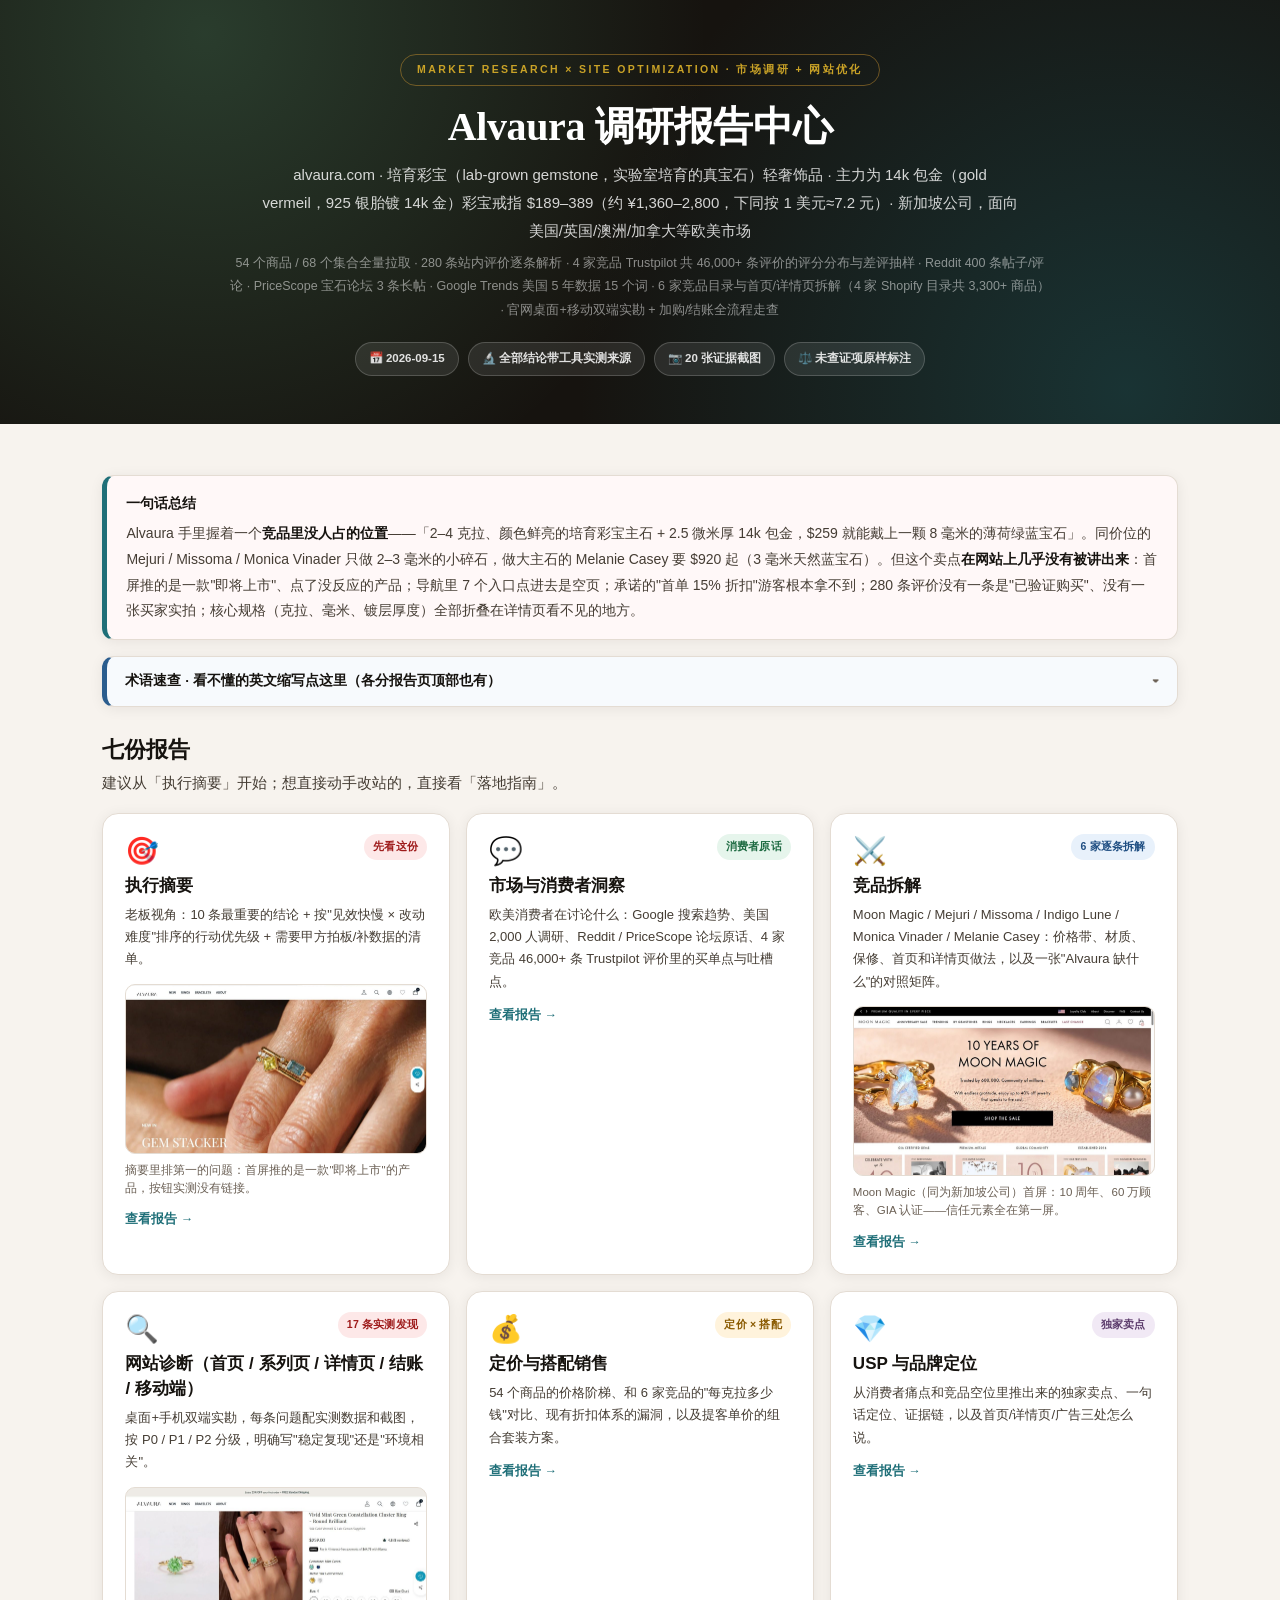
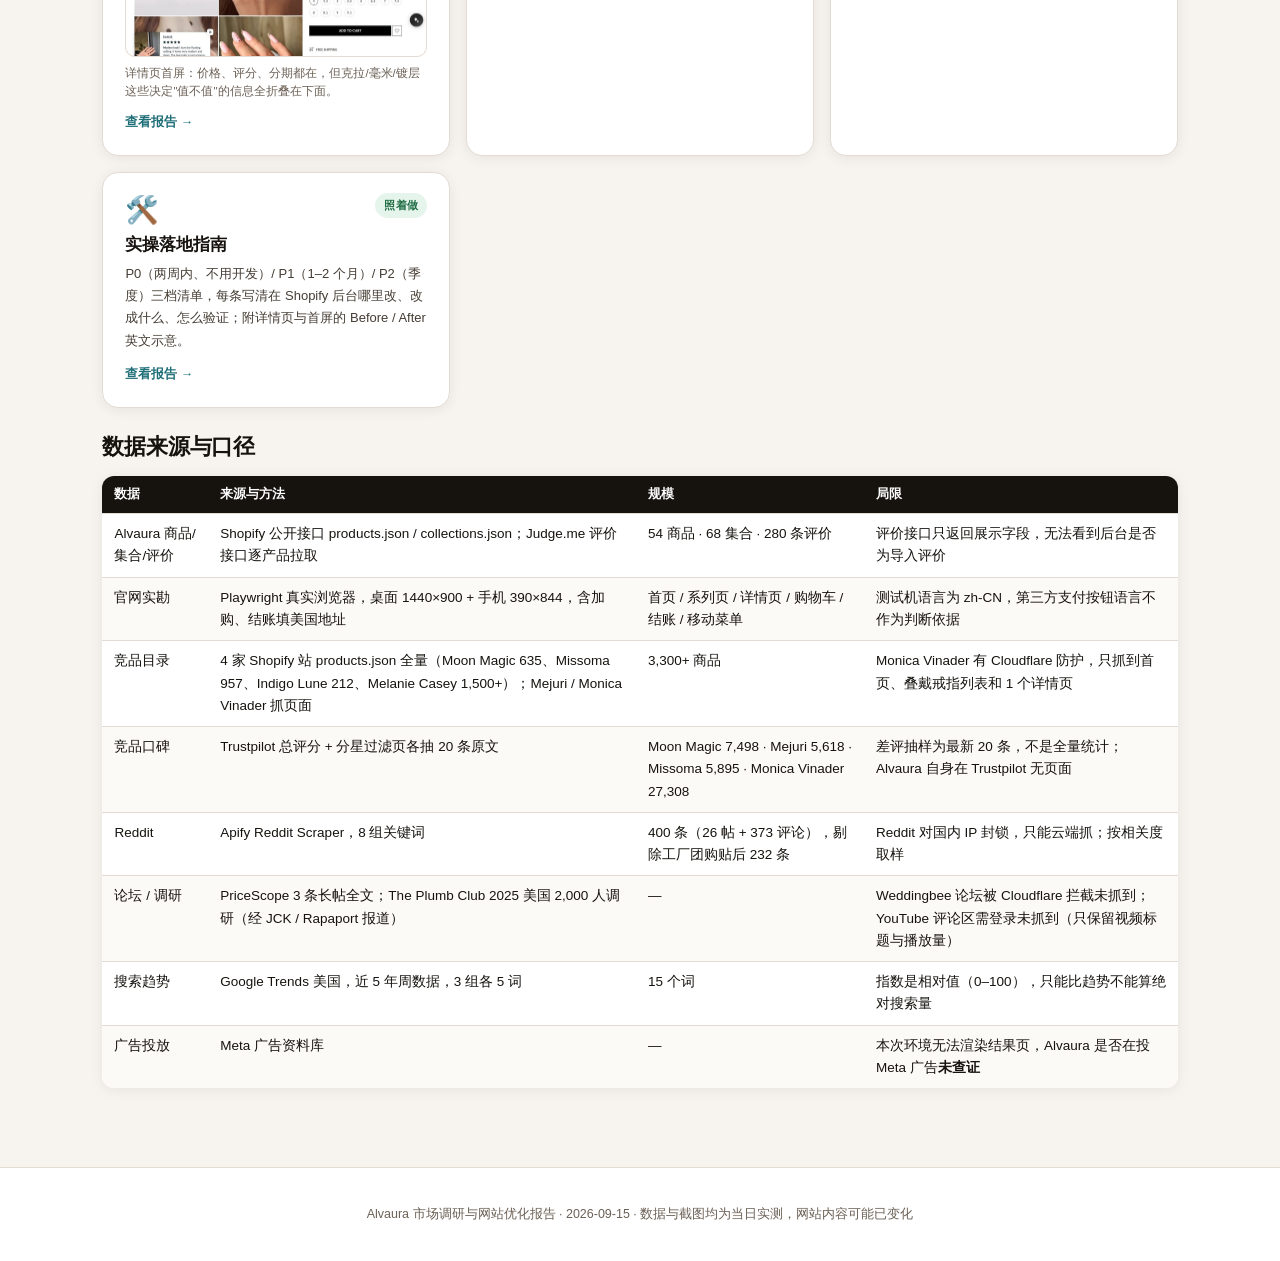
==== index.html @ 52f3c5ad "Alvaura 市场调研与网站优化报告站 v1 8 页：报告中心 / 执行摘要 / 市场洞察 / 竞品拆解 / 网站诊断 / 定价搭配 / USP / 落地指南  Co-Authored-By: Cl" ====
<!DOCTYPE html>
<html lang="zh-CN">
<head>
<meta charset="UTF-8">
<meta name="viewport" content="width=device-width, initial-scale=1.0">
<title>Alvaura 市场调研与网站优化报告中心</title>
<meta name="description" content="Alvaura（alvaura.com）培育彩宝轻奢饰品 · 欧美消费者洞察 / 六家竞品拆解 / 官网双端实勘 / 定价与搭配销售 / USP 提炼 / 实操落地指南 · 全部结论带工具实测证据">
<link rel="stylesheet" href="assets/site.css">
<link rel="stylesheet" href="assets/alvaura.css">
<style>
.tile .thumb{margin:13px 0 0;border:1px solid var(--line);border-radius:10px;overflow:hidden;background:var(--sand2);aspect-ratio:16/9}
.tile .thumb img{width:100%;height:100%;object-fit:cover;object-position:top center;display:block}
.tile .thumbcap{display:block;font-size:11.5px;color:var(--ink3);line-height:1.6;margin-top:7px}
</style>
</head>
<body>

<div class="hero center">
  <div class="hero-in">
    <div class="eyebrow">Market Research × Site Optimization · 市场调研 + 网站优化</div>
    <h1>Alvaura 调研报告中心</h1>
    <p class="sub">alvaura.com · 培育彩宝（lab-grown gemstone，实验室培育的真宝石）轻奢饰品 · 主力为 14k 包金（gold vermeil，925 银胎镀 14k 金）彩宝戒指 $189–389（约 ¥1,360–2,800，下同按 1 美元≈7.2 元）· 新加坡公司，面向美国/英国/澳洲/加拿大等欧美市场</p>
    <p class="fine">54 个商品 / 68 个集合全量拉取 · 280 条站内评价逐条解析 · 4 家竞品 Trustpilot 共 46,000+ 条评价的评分分布与差评抽样 · Reddit 400 条帖子/评论 · PriceScope 宝石论坛 3 条长帖 · Google Trends 美国 5 年数据 15 个词 · 6 家竞品目录与首页/详情页拆解（4 家 Shopify 目录共 3,300+ 商品）· 官网桌面+移动双端实勘 + 加购/结账全流程走查</p>
    <div class="meta">
      <span>📅 2026-09-15</span>
      <span>🔬 全部结论带工具实测来源</span>
      <span>📷 20 张证据截图</span>
      <span>⚖️ 未查证项原样标注</span>
    </div>
  </div>
</div>

<div class="wrap">

  <div class="callout danger">
    <span class="ttl">一句话总结</span>
    Alvaura 手里握着一个<b>竞品里没人占的位置</b>——「2–4 克拉、颜色鲜亮的培育彩宝主石 + 2.5 微米厚 14k 包金，$259 就能戴上一颗 8 毫米的薄荷绿蓝宝石」。同价位的 Mejuri / Missoma / Monica Vinader 只做 2–3 毫米的小碎石，做大主石的 Melanie Casey 要 $920 起（3 毫米天然蓝宝石）。但这个卖点<b>在网站上几乎没有被讲出来</b>：首屏推的是一款"即将上市"、点了没反应的产品；导航里 7 个入口点进去是空页；承诺的"首单 15% 折扣"游客根本拿不到；280 条评价没有一条是"已验证购买"、没有一张买家实拍；核心规格（克拉、毫米、镀层厚度）全部折叠在详情页看不见的地方。
  </div>

  <details class="termbox">
    <summary>术语速查 · 看不懂的英文缩写点这里（各分报告页顶部也有）</summary>
    <div class="tb-in"><dl>
      <dt>lab-grown / lab-created</dt><dd>实验室培育宝石。化学成分、硬度和天然宝石完全相同，只是在实验室里"长"出来的，不是玻璃或仿品。</dd>
      <dt>sapphire / spinel</dt><dd>蓝宝石 / 尖晶石。蓝宝石有各种颜色（薄荷绿、粉、蓝都是蓝宝石），尖晶石是另一种硬度略低的彩色宝石。</dd>
      <dt>moissanite</dt><dd>莫桑石，一种比钻石更闪的人造宝石，常用来做钻石平替。Alvaura 的叠戴戒指都是莫桑石。</dd>
      <dt>gold vermeil</dt><dd>包金：925 纯银胎体外面镀一层真金。行业标准要求镀层至少 2.5 微米（μm）；普通"镀金"可能只有 0.02 微米。</dd>
      <dt>ct（carat）/ mm</dt><dd>克拉（重量单位，1 克拉=0.2 克）/ 毫米（宝石直径）。8 mm 的圆形蓝宝石大约 2.5 克拉。</dd>
      <dt>demi-fine</dt><dd>"轻奢/半精品"饰品，介于快时尚饰品和真金真钻之间，价格 $50–$500，Mejuri、Missoma、Monica Vinader 都属于这一档。</dd>
      <dt>PDP / Hero / CTA</dt><dd>商品详情页 / 网页首屏大图 / 行动按钮（如"立即购买"）。</dd>
      <dt>AOV / CVR</dt><dd>客单价 / 转化率（100 个访客里几个下单）。</dd>
      <dt>UGC</dt><dd>用户自己拍的真实图片视频，不是品牌精修图。</dd>
      <dt>Trustpilot / Judge.me</dt><dd>欧美第三方评价平台 / Shopify 站内评价插件（Alvaura 用的就是 Judge.me）。</dd>
      <dt>Klarna / BNPL</dt><dd>先买后付分期（Pay in 4）。</dd>
      <dt>Shop Pay / Google Pay</dt><dd>一键快捷结账方式，欧美消费者常用。</dd>
      <dt>汇率</dt><dd>本报告统一按 1 美元 ≈ 7.2 元人民币换算。</dd>
    </dl></div>
  </details>

  <h2 style="margin:1.8rem 0 .2rem">七份报告</h2>
  <p class="lead">建议从「执行摘要」开始；想直接动手改站的，直接看「落地指南」。</p>

  <div class="cards">

    <a class="tile" href="summary.html">
      <span class="tag t-red">先看这份</span>
      <div class="ico">🎯</div>
      <h3>执行摘要</h3>
      <p>老板视角：10 条最重要的结论 + 按"见效快慢 × 改动难度"排序的行动优先级 + 需要甲方拍板/补数据的清单。</p>
      <div class="thumb"><img loading="lazy" src="assets/shots/evidence_home_hero_desktop.jpg" alt="Alvaura 官网首屏截图：GEM STACKER COMING SOON，按钮无链接"></div>
      <span class="thumbcap">摘要里排第一的问题：首屏推的是一款"即将上市"的产品，按钮实测没有链接。</span>
      <span class="go">查看报告 →</span>
    </a>

    <a class="tile" href="market.html">
      <span class="tag t-green">消费者原话</span>
      <div class="ico">💬</div>
      <h3>市场与消费者洞察</h3>
      <p>欧美消费者在讨论什么：Google 搜索趋势、美国 2,000 人调研、Reddit / PriceScope 论坛原话、4 家竞品 46,000+ 条 Trustpilot 评价里的买单点与吐槽点。</p>
      <span class="go">查看报告 →</span>
    </a>

    <a class="tile" href="competitors.html">
      <span class="tag t-blue">6 家逐条拆解</span>
      <div class="ico">⚔️</div>
      <h3>竞品拆解</h3>
      <p>Moon Magic / Mejuri / Missoma / Indigo Lune / Monica Vinader / Melanie Casey：价格带、材质、保修、首页和详情页做法，以及一张"Alvaura 缺什么"的对照矩阵。</p>
      <div class="thumb"><img loading="lazy" src="assets/shots/comp_moonmagic_hero.jpg" alt="Moon Magic 首屏截图"></div>
      <span class="thumbcap">Moon Magic（同为新加坡公司）首屏：10 周年、60 万顾客、GIA 认证——信任元素全在第一屏。</span>
      <span class="go">查看报告 →</span>
    </a>

    <a class="tile" href="site-audit.html">
      <span class="tag t-red">17 条实测发现</span>
      <div class="ico">🔍</div>
      <h3>网站诊断（首页 / 系列页 / 详情页 / 结账 / 移动端）</h3>
      <p>桌面+手机双端实勘，每条问题配实测数据和截图，按 P0 / P1 / P2 分级，明确写"稳定复现"还是"环境相关"。</p>
      <div class="thumb"><img loading="lazy" src="assets/shots/pdp_desktop_top.jpg" alt="Alvaura 详情页首屏截图"></div>
      <span class="thumbcap">详情页首屏：价格、评分、分期都在，但克拉/毫米/镀层这些决定"值不值"的信息全折叠在下面。</span>
      <span class="go">查看报告 →</span>
    </a>

    <a class="tile" href="pricing.html">
      <span class="tag t-ember">定价 × 搭配</span>
      <div class="ico">💰</div>
      <h3>定价与搭配销售</h3>
      <p>54 个商品的价格阶梯、和 6 家竞品的"每克拉多少钱"对比、现有折扣体系的漏洞，以及提客单价的组合套装方案。</p>
      <span class="go">查看报告 →</span>
    </a>

    <a class="tile" href="usp.html">
      <span class="tag t-plum">独家卖点</span>
      <div class="ico">💎</div>
      <h3>USP 与品牌定位</h3>
      <p>从消费者痛点和竞品空位里推出来的独家卖点、一句话定位、证据链，以及首页/详情页/广告三处怎么说。</p>
      <span class="go">查看报告 →</span>
    </a>

    <a class="tile" href="action-plan.html">
      <span class="tag t-green">照着做</span>
      <div class="ico">🛠️</div>
      <h3>实操落地指南</h3>
      <p>P0（两周内、不用开发）/ P1（1–2 个月）/ P2（季度）三档清单，每条写清在 Shopify 后台哪里改、改成什么、怎么验证；附详情页与首屏的 Before / After 英文示意。</p>
      <span class="go">查看报告 →</span>
    </a>

  </div>

  <h2>数据来源与口径</h2>
  <table>
    <thead><tr><th>数据</th><th>来源与方法</th><th>规模</th><th>局限</th></tr></thead>
    <tbody>
      <tr><td>Alvaura 商品/集合/评价</td><td>Shopify 公开接口 products.json / collections.json；Judge.me 评价接口逐产品拉取</td><td>54 商品 · 68 集合 · 280 条评价</td><td>评价接口只返回展示字段，无法看到后台是否为导入评价</td></tr>
      <tr><td>官网实勘</td><td>Playwright 真实浏览器，桌面 1440×900 + 手机 390×844，含加购、结账填美国地址</td><td>首页 / 系列页 / 详情页 / 购物车 / 结账 / 移动菜单</td><td>测试机语言为 zh-CN，第三方支付按钮语言不作为判断依据</td></tr>
      <tr><td>竞品目录</td><td>4 家 Shopify 站 products.json 全量（Moon Magic 635、Missoma 957、Indigo Lune 212、Melanie Casey 1,500+）；Mejuri / Monica Vinader 抓页面</td><td>3,300+ 商品</td><td>Monica Vinader 有 Cloudflare 防护，只抓到首页、叠戴戒指列表和 1 个详情页</td></tr>
      <tr><td>竞品口碑</td><td>Trustpilot 总评分 + 分星过滤页各抽 20 条原文</td><td>Moon Magic 7,498 · Mejuri 5,618 · Missoma 5,895 · Monica Vinader 27,308</td><td>差评抽样为最新 20 条，不是全量统计；Alvaura 自身在 Trustpilot 无页面</td></tr>
      <tr><td>Reddit</td><td>Apify Reddit Scraper，8 组关键词</td><td>400 条（26 帖 + 373 评论），剔除工厂团购贴后 232 条</td><td>Reddit 对国内 IP 封锁，只能云端抓；按相关度取样</td></tr>
      <tr><td>论坛 / 调研</td><td>PriceScope 3 条长帖全文；The Plumb Club 2025 美国 2,000 人调研（经 JCK / Rapaport 报道）</td><td>—</td><td>Weddingbee 论坛被 Cloudflare 拦截未抓到；YouTube 评论区需登录未抓到（只保留视频标题与播放量）</td></tr>
      <tr><td>搜索趋势</td><td>Google Trends 美国，近 5 年周数据，3 组各 5 词</td><td>15 个词</td><td>指数是相对值（0–100），只能比趋势不能算绝对搜索量</td></tr>
      <tr><td>广告投放</td><td>Meta 广告资料库</td><td>—</td><td>本次环境无法渲染结果页，Alvaura 是否在投 Meta 广告<b>未查证</b></td></tr>
    </tbody>
  </table>

</div>

<div class="foot">Alvaura 市场调研与网站优化报告 · 2026-09-15 · 数据与截图均为当日实测，网站内容可能已变化</div>
<script src="assets/site.js"></script>
</body>
</html>
---- assets/site.css ----
/* AroundFire 调研报告站 · 设计令牌派生自 aroundfire.co 实测取色
   CTA rgb(188,43,43)=#BC2B2B / hover rgb(172,32,32)=#AC2020 / 标题字体 Poppins */
:root{
  --red:#BC2B2B; --red-dk:#8E1F1F; --red-hv:#AC2020;
  --ember:#E0A030; --ember-dk:#A8720F;
  --green:#2E7D52; --blue:#2B5D8E; --plum:#6B4A7A;
  --ink:#16130F; --ink2:#453D34; --ink3:#6B6055;
  --paper:#FFFFFF; --sand:#F7F3EE; --sand2:#EFE8DF; --line:#E4DCD3;
  --sh:0 2px 14px rgba(22,19,15,.07);
  --shh:0 12px 38px rgba(22,19,15,.16);
  --r:16px;
  --font:'Poppins','Segoe UI',-apple-system,BlinkMacSystemFont,'PingFang SC','Hiragino Sans GB','Microsoft YaHei',sans-serif;
}
*{margin:0;padding:0;box-sizing:border-box}
html{scroll-behavior:smooth;-webkit-text-size-adjust:100%}
body{font-family:var(--font);font-size:15px;line-height:1.85;color:var(--ink);background:var(--sand);-webkit-font-smoothing:antialiased;overflow-x:hidden}
img{max-width:100%;display:block}
a{color:var(--red)}

/* ---------- 顶栏 ---------- */
.topbar{position:sticky;top:0;z-index:50;background:rgba(22,19,15,.96);backdrop-filter:blur(8px);border-bottom:1px solid rgba(255,255,255,.1)}
.topbar-in{max-width:1120px;margin:0 auto;padding:9px 16px;display:flex;align-items:center;gap:14px;flex-wrap:wrap}
.topbar a{color:rgba(255,255,255,.72);text-decoration:none;font-size:12.5px;font-weight:600;white-space:nowrap}
.topbar a:hover{color:#fff}
.topbar a.home{color:var(--ember);font-weight:800;letter-spacing:.04em}
.topbar .sep{color:rgba(255,255,255,.22);font-size:12px}

/* ---------- Hero ---------- */
.hero{background:#16130F;color:#fff;padding:3.4rem 1.4rem 3rem;position:relative;overflow:hidden}
.hero::after{content:"";position:absolute;inset:0;background:
  radial-gradient(circle at 16% 8%,rgba(224,160,48,.24),transparent 44%),
  radial-gradient(circle at 88% 92%,rgba(188,43,43,.28),transparent 46%)}
.hero-in{position:relative;z-index:2;max-width:1000px;margin:0 auto}
.hero.center{text-align:center}
.eyebrow{display:inline-block;font-size:10.5px;font-weight:800;letter-spacing:2.4px;color:var(--ember);border:1.5px solid rgba(224,160,48,.42);padding:5px 16px;border-radius:99px;margin-bottom:1.1rem;text-transform:uppercase}
.hero h1{font-size:clamp(25px,4.6vw,40px);font-weight:800;line-height:1.2;margin-bottom:.6rem;letter-spacing:-.01em}
.hero .sub{color:rgba(255,255,255,.82);font-size:15px;max-width:760px}
.hero.center .sub{margin:0 auto}
.hero .fine{color:rgba(255,255,255,.5);font-size:12.5px;margin-top:.5rem;max-width:820px}
.hero.center .fine{margin-left:auto;margin-right:auto}
.meta{margin-top:1.3rem;display:flex;gap:9px;flex-wrap:wrap}
.hero.center .meta{justify-content:center}
.meta span{font-size:11.5px;font-weight:600;background:rgba(255,255,255,.09);border:1px solid rgba(255,255,255,.18);padding:5px 13px;border-radius:99px;color:rgba(255,255,255,.86)}

/* ---------- 布局 ---------- */
.wrap{max-width:1120px;margin:0 auto;padding:2.2rem 1.4rem 4rem}
.wrap.narrow{max-width:900px}
section{margin-bottom:2.6rem;scroll-margin-top:70px}
h2{font-size:clamp(19px,2.6vw,25px);font-weight:800;line-height:1.35;margin:0 0 .35rem;letter-spacing:-.01em}
h2 .num{color:var(--red);font-weight:800;margin-right:.4rem}
h3{font-size:17px;font-weight:800;margin:1.6rem 0 .5rem;line-height:1.45}
h4{font-size:14.5px;font-weight:800;margin:1.1rem 0 .35rem;color:var(--ink2)}
p{margin:.55rem 0}
.lead{color:var(--ink2);font-size:14.5px;margin-bottom:1rem}
ul,ol{margin:.5rem 0 .8rem 1.15rem}
li{margin:.28rem 0}
strong,b{font-weight:700}
code{font-family:ui-monospace,'SF Mono',Consolas,monospace;font-size:.88em;background:var(--sand2);padding:1px 6px;border-radius:5px;color:var(--ink2);word-break:break-word}
hr{border:0;border-top:1px solid var(--line);margin:2rem 0}
.sec-head{border-bottom:2px solid var(--line);padding-bottom:.55rem;margin-bottom:1.1rem}

/* ---------- 卡片 ---------- */
.card{background:var(--paper);border:1px solid var(--line);border-radius:var(--r);box-shadow:var(--sh);padding:20px 22px;margin:1rem 0}
.card>*:first-child{margin-top:0}
.card>*:last-child{margin-bottom:0}
.card h3{margin-top:0}
.cards{display:grid;grid-template-columns:repeat(auto-fit,minmax(280px,1fr));gap:16px;margin:1rem 0}
.cards.c2{grid-template-columns:repeat(auto-fit,minmax(330px,1fr))}
.cards.c4{grid-template-columns:repeat(auto-fit,minmax(215px,1fr))}
.cards .card{margin:0}

/* 首页入口 tile */
.tile{background:var(--paper);border:1px solid var(--line);border-radius:var(--r);box-shadow:var(--sh);padding:24px 22px 20px;text-decoration:none;color:var(--ink);display:block;transition:box-shadow .2s,transform .2s;position:relative}
.tile:hover{box-shadow:var(--shh);transform:translateY(-3px)}
.tile .ico{font-size:27px;line-height:1;margin-bottom:9px}
.tile h3{font-size:17px;font-weight:800;margin:0 0 5px}
.tile p{font-size:13px;color:var(--ink2);line-height:1.72;margin:0}
.tile .go{display:inline-block;margin-top:11px;font-size:12.5px;font-weight:800;color:var(--red)}
.tile .tag{position:absolute;top:18px;right:18px;font-size:10.5px;font-weight:800;padding:3px 9px;border-radius:99px;letter-spacing:.02em}

/* 标签色 */
.t-red{background:#FBE9E9;color:#9E1F1F}
.t-ember{background:#FDF2DF;color:#8A5D0B}
.t-green{background:#E6F4EC;color:#1F6741}
.t-blue{background:#E7F0F9;color:#22527D}
.t-plum{background:#F1EAF6;color:#5B3D6B}
.t-gray{background:var(--sand2);color:var(--ink3)}

/* ---------- 提示块 ---------- */
.callout{background:var(--paper);border:1px solid var(--line);border-left:5px solid var(--ember);border-radius:12px;padding:15px 19px;margin:1rem 0;box-shadow:var(--sh);font-size:14px;color:var(--ink2)}
.callout b,.callout strong{color:var(--ink)}
.callout>*:first-child{margin-top:0}
.callout>*:last-child{margin-bottom:0}
.callout.danger{border-left-color:var(--red);background:#FFF8F8}
.callout.ok{border-left-color:var(--green);background:#F6FBF8}
.callout.info{border-left-color:var(--blue);background:#F7FAFD}
.callout .ttl{display:block;font-weight:800;color:var(--ink);margin-bottom:.25rem;font-size:14px}

/* 口径声明块 —— 必须原样保留的数据边界 */
.disclaimer{background:#FCFAF7;border:1px dashed #C9BCAA;border-radius:12px;padding:14px 18px;margin:1rem 0;font-size:13px;color:var(--ink2);line-height:1.75}
.disclaimer .ttl{display:block;font-weight:800;color:var(--ink);font-size:12.5px;letter-spacing:.06em;text-transform:uppercase;margin-bottom:.4rem}
.disclaimer ul{margin:.3rem 0 .1rem 1.1rem}

/* ---------- 数据条 ---------- */
.stats{display:grid;grid-template-columns:repeat(auto-fit,minmax(150px,1fr));gap:12px;margin:1.1rem 0}
.stat{background:var(--paper);border:1px solid var(--line);border-radius:13px;padding:15px 16px;box-shadow:var(--sh)}
.stat .k{font-size:clamp(20px,3vw,26px);font-weight:800;line-height:1.15;color:var(--red);letter-spacing:-.01em}
.stat .k.g{color:var(--green)} .stat .k.e{color:var(--ember-dk)} .stat .k.i{color:var(--ink)} .stat .k.b{color:var(--blue)}
.stat .l{font-size:12px;color:var(--ink3);margin-top:4px;line-height:1.5}

/* ---------- 表格（窄屏自动堆叠成卡片，永不横滑） ---------- */
table{width:100%;border-collapse:collapse;font-size:13.5px;margin:.9rem 0;background:var(--paper);border-radius:12px;overflow:hidden;box-shadow:var(--sh)}
thead th{background:var(--ink);color:#fff;font-weight:700;text-align:left;padding:9px 12px;font-size:12.5px;line-height:1.5;vertical-align:bottom}
tbody td{padding:9px 12px;border-top:1px solid var(--line);vertical-align:top;line-height:1.65}
tbody tr:nth-child(even){background:#FCFAF7}
tbody th{padding:9px 12px;border-top:1px solid var(--line);text-align:left;font-weight:700;vertical-align:top}
td.num,th.num{text-align:right;font-variant-numeric:tabular-nums}
.tnote{font-size:12px;color:var(--ink3);margin:-.3rem 0 1rem;line-height:1.7}

@media (max-width:760px){
  table,thead,tbody,tr,td,th{display:block;width:100%}
  table{background:transparent;box-shadow:none;border-radius:0}
  thead{display:none}
  tbody tr{background:var(--paper)!important;border:1px solid var(--line);border-radius:12px;box-shadow:var(--sh);margin-bottom:11px;padding:5px 2px;overflow:hidden}
  tbody td,tbody th{border-top:1px solid var(--line);padding:8px 14px;text-align:left!important;display:flex;gap:12px;align-items:baseline}
  tbody tr>*:first-child{border-top:0;font-weight:700}
  tbody td::before,tbody th::before{content:attr(data-l);flex:0 0 38%;max-width:38%;font-size:11.5px;font-weight:700;color:var(--ink3);line-height:1.55}
  tbody td[data-l=""]::before,tbody th[data-l=""]::before{display:none}
}

/* ---------- 图片 / 证据 ---------- */
figure{margin:1.1rem 0;background:var(--paper);border:1px solid var(--line);border-radius:var(--r);overflow:hidden;box-shadow:var(--sh)}
figure img{width:100%}
figcaption{font-size:12.5px;color:var(--ink3);padding:10px 16px;line-height:1.7;border-top:1px solid var(--line);background:#FCFAF7}
figcaption b{color:var(--ink2)}
/* 超长截图 —— 容器内滚动，绝不撑爆卡片 */
.tall{max-height:520px;overflow-y:auto;overflow-x:hidden;background:var(--sand2)}
.tall.short{max-height:400px}
.tall img{width:100%}
.scrollhint{font-size:11px;font-weight:700;letter-spacing:.06em;color:var(--ink3);background:var(--sand2);padding:5px 16px;border-bottom:1px solid var(--line);text-transform:uppercase}
.figs{display:grid;grid-template-columns:repeat(auto-fit,minmax(270px,1fr));gap:16px;margin:1.1rem 0}
.figs figure{margin:0}
.figs.g3{grid-template-columns:repeat(auto-fit,minmax(215px,1fr))}

/* ---------- 引语 ---------- */
blockquote{border-left:4px solid var(--ember);background:#FFFCF6;padding:11px 17px;margin:.8rem 0;border-radius:0 10px 10px 0;font-size:13.5px;color:var(--ink2);line-height:1.75}
blockquote cite{display:block;font-style:normal;font-size:12px;color:var(--ink3);margin-top:5px}
.quotes{display:grid;grid-template-columns:repeat(auto-fit,minmax(300px,1fr));gap:13px;margin:1rem 0}
.quotes blockquote{margin:0}

/* ---------- Before/After 对比 ---------- */
.ba{background:var(--paper);border:1px solid var(--line);border-radius:var(--r);box-shadow:var(--sh);overflow:hidden;margin:1.2rem 0}
.ba-hd{padding:15px 20px 13px;border-bottom:1px solid var(--line)}
.ba-hd .n{display:inline-block;font-size:11px;font-weight:800;letter-spacing:.1em;color:#fff;background:var(--red);padding:2px 9px;border-radius:5px;margin-bottom:7px}
.ba-hd h3{margin:0;font-size:16.5px}
.ba-stage{position:relative;background:var(--sand2);user-select:none;touch-action:pan-y}
.ba-stage img{width:100%;display:block}
.ba-after{position:absolute;inset:0;overflow:hidden;width:50%;border-right:3px solid var(--ember)}
.ba-after img{width:auto;max-width:none;height:auto;display:block}
.ba-lbl{position:absolute;top:11px;font-size:10.5px;font-weight:800;letter-spacing:.11em;padding:4px 10px;border-radius:99px;color:#fff;z-index:3;pointer-events:none}
.ba-lbl.b{left:12px;background:rgba(22,19,15,.82)}
.ba-lbl.a{right:12px;background:var(--red)}
.ba-range{position:absolute;inset:0;width:100%;height:100%;opacity:0;cursor:ew-resize;z-index:4;margin:0}
.ba-grip{position:absolute;top:50%;transform:translate(-50%,-50%);width:38px;height:38px;border-radius:50%;background:var(--ember);border:3px solid #fff;box-shadow:0 3px 12px rgba(0,0,0,.3);z-index:3;pointer-events:none;display:flex;align-items:center;justify-content:center;color:#16130F;font-size:14px;font-weight:800}
.ba-tools{display:flex;gap:8px;padding:11px 20px;border-top:1px solid var(--line);background:#FCFAF7;flex-wrap:wrap;align-items:center}
.ba-tools button{font-family:inherit;font-size:12px;font-weight:700;border:1px solid var(--line);background:#fff;color:var(--ink2);padding:5px 13px;border-radius:99px;cursor:pointer}
.ba-tools button:hover{border-color:var(--red);color:var(--red)}
.ba-tools .hint{font-size:11.5px;color:var(--ink3)}
.ba-side{display:none;grid-template-columns:1fr 1fr;gap:1px;background:var(--line)}
.ba-side figure{margin:0;border:0;border-radius:0;box-shadow:none}
.ba.sbs .ba-stage{display:none}
.ba.sbs .ba-side{display:grid}
.ba-body{padding:16px 20px 18px}
.ba-body>*:first-child{margin-top:0}
.ba-body>*:last-child{margin-bottom:0}
@media (max-width:640px){.ba-side{grid-template-columns:1fr}}

/* ---------- 广告素材墙 ---------- */
.adwall{display:grid;grid-template-columns:repeat(auto-fill,minmax(212px,1fr));gap:15px;margin:1.1rem 0}
.adcard{background:var(--paper);border:1px solid var(--line);border-radius:13px;overflow:hidden;box-shadow:var(--sh);display:flex;flex-direction:column}
.adcard video,.adcard img{width:100%;aspect-ratio:4/5;object-fit:cover;background:#16130F;display:block}
.adcard .am{padding:9px 12px 11px;font-size:11.5px;color:var(--ink3);line-height:1.6;flex:1;display:flex;flex-direction:column}
.adcard .days{display:inline-block;font-size:10.5px;font-weight:800;color:#fff;background:var(--ink);padding:2px 8px;border-radius:5px;margin-bottom:5px;align-self:flex-start}
.adcard .days.long{background:var(--green)}
.adcard .days.new{background:var(--ember-dk)}
.adcard .tg{color:var(--ink2);font-size:11px;margin-top:3px}
.adcard .cp{margin-top:6px;font-size:11px;color:var(--ink3);max-height:78px;overflow-y:auto;border-top:1px dashed var(--line);padding-top:6px;line-height:1.6}
.adcard .lk{margin-top:7px;font-size:10.5px;font-weight:700}
.brandbar{display:flex;align-items:center;gap:11px;flex-wrap:wrap;background:var(--ink);color:#fff;border-radius:12px;padding:12px 18px;margin:1.8rem 0 .3rem}
.brandbar h3{margin:0;color:#fff;font-size:17px}
.brandbar .b{font-size:11.5px;background:rgba(255,255,255,.14);padding:3px 10px;border-radius:99px;color:rgba(255,255,255,.9);font-weight:600}
.brandbar .b.hi{background:var(--red)}

/* ---------- 杂项 ---------- */
.pill{display:inline-block;font-size:11px;font-weight:800;padding:2px 9px;border-radius:99px;margin-right:5px;white-space:nowrap}
.kv{display:grid;grid-template-columns:auto 1fr;gap:5px 14px;font-size:13.5px;margin:.7rem 0}
.kv dt{font-weight:700;color:var(--ink3)}
.prodgrid{display:grid;grid-template-columns:repeat(auto-fill,minmax(150px,1fr));gap:13px;margin:1rem 0}
.prod{background:var(--paper);border:1px solid var(--line);border-radius:12px;overflow:hidden;box-shadow:var(--sh)}
.prod img{width:100%;aspect-ratio:1/1;object-fit:contain;background:#fff;padding:8px}
.prod .pm{padding:8px 11px 11px;border-top:1px solid var(--line)}
.prod .pn{font-size:12px;font-weight:700;line-height:1.45}
.prod .pp{font-size:12px;color:var(--red);font-weight:800;margin-top:3px}
.prod .pw{font-size:11px;color:var(--ink3);margin-top:1px}
.foot{text-align:center;color:var(--ink3);font-size:12.5px;padding:2.2rem 1.2rem;border-top:1px solid var(--line);background:var(--paper);line-height:1.8}
.foot a{font-weight:700}
.toc{background:var(--paper);border:1px solid var(--line);border-radius:var(--r);padding:16px 20px;margin:0 0 1.8rem;box-shadow:var(--sh)}
.toc .ttl{font-size:11.5px;font-weight:800;letter-spacing:.1em;color:var(--ink3);text-transform:uppercase;margin-bottom:8px}
.toc ol{margin:0;columns:2;column-gap:26px;font-size:13.5px;list-style-position:inside}
.toc li{margin:.18rem 0;break-inside:avoid}
.toc a{color:var(--ink2);text-decoration:none;font-weight:600}
.toc a:hover{color:var(--red)}
@media (max-width:600px){.toc ol{columns:1}}
.pagenav{display:flex;justify-content:space-between;gap:12px;margin-top:2.4rem;flex-wrap:wrap}
.pagenav a{flex:1;min-width:210px;background:var(--paper);border:1px solid var(--line);border-radius:12px;padding:13px 17px;text-decoration:none;box-shadow:var(--sh)}
.pagenav a:hover{border-color:var(--red)}
.pagenav .d{font-size:11px;color:var(--ink3);font-weight:700;letter-spacing:.06em}
.pagenav .t{font-size:14.5px;font-weight:800;color:var(--ink);margin-top:2px}
.pagenav .nx{text-align:right}

/* ---------- 小白友好注释（术语速查 + 行内括注） ---------- */
/* 长术语首次出现用 <abbr title="人话解释">：虚线下划线提示可查，鼠标悬停出解释 */
abbr[title]{text-decoration:underline dotted var(--ember-dk);text-underline-offset:2px;-webkit-text-decoration:underline dotted var(--ember-dk);cursor:help}
/* 行内中文括注（可选包裹，视觉更弱，不喧宾夺主） */
.zhu{color:var(--ink3);font-weight:600;font-size:.94em}
/* 每页顶部可折叠「术语速查」小块 —— 复用 callout/disclaimer 观感，蓝色左条 */
details.termbox{background:#F7FAFD;border:1px solid var(--line);border-left:5px solid var(--blue);border-radius:12px;margin:1rem 0;box-shadow:var(--sh);overflow:hidden}
details.termbox>summary{cursor:pointer;padding:12px 18px;font-weight:800;color:var(--ink);font-size:13.5px;list-style:none;user-select:none}
details.termbox>summary::-webkit-details-marker{display:none}
details.termbox>summary::after{content:" ▾";color:var(--ink3);font-weight:800;float:right}
details.termbox[open]>summary::after{content:" ▴"}
details.termbox .tb-in{padding:0 18px 14px}
details.termbox dl{display:grid;grid-template-columns:auto 1fr;gap:5px 14px;margin:.2rem 0;font-size:13px}
details.termbox dt{font-weight:800;color:var(--blue);line-height:1.6}
details.termbox dd{margin:0;color:var(--ink2);line-height:1.65}
@media (max-width:560px){details.termbox dl{grid-template-columns:1fr;gap:1px 0}details.termbox dd{margin:0 0 .55rem}}
---- assets/alvaura.css ----
/* Alvaura 报告站 · 令牌覆盖：主色派生自 alvaura.com 实测（黑色 CTA、Playfair 标题、薄荷/湖蓝宝石色） */
:root{
  --red:#1F6F78; --red-dk:#154C52; --red-hv:#18595F;
  --ember:#C9A227; --ember-dk:#8F7014;
  --green:#2E7D52; --blue:#2B5D8E; --plum:#6B4A7A;
  --mint:#6FCF97; --lagoon:#1F6F78;
}
.hero::after{background:radial-gradient(circle at 16% 8%,rgba(111,207,151,.22),transparent 44%),radial-gradient(circle at 88% 92%,rgba(31,111,120,.35),transparent 46%)}
.hero h1{font-family:'Playfair Display',Georgia,'Songti SC',serif;font-weight:700}
h2{font-size:22px;font-weight:800;margin:1.6rem 0 .5rem;line-height:1.3}
h3{font-size:16.5px;font-weight:800;margin:1rem 0 .35rem}
p{margin:.35rem 0 .7rem}
ul,ol{margin:.3rem 0 .8rem 1.2rem}
li{margin:.2rem 0}
.sev{display:inline-block;font-size:11px;font-weight:800;padding:2px 9px;border-radius:99px;letter-spacing:.03em;margin-right:6px;vertical-align:middle}
.sev.p0{background:#FDE8E8;color:#9E1B1B;border:1px solid #F3B9B9}
.sev.p1{background:#FFF3DC;color:#8A5A00;border:1px solid #F1D48F}
.sev.p2{background:#E8F1FB;color:#1F4E82;border:1px solid #B9D3F0}
.sev.ok{background:#E6F5EC;color:#1E6B42;border:1px solid #A9DDBD}
.finding{background:var(--paper);border:1px solid var(--line);border-radius:14px;padding:18px 20px;margin:14px 0;box-shadow:var(--sh)}
.finding h3{margin:.2rem 0 .5rem;font-size:17px}
.finding .ev{background:#F6F8F9;border-left:4px solid var(--blue);border-radius:8px;padding:9px 13px;font-size:13px;color:var(--ink2);margin:.5rem 0}
.finding .ev b{color:var(--ink)}
.finding .fix{background:#F3FAF6;border-left:4px solid var(--green);border-radius:8px;padding:9px 13px;font-size:13px;color:var(--ink2);margin:.5rem 0}
.finding .impact{font-size:13px;color:var(--ink2);margin:.4rem 0}
.shot{border:1px solid var(--line);border-radius:12px;overflow:hidden;background:var(--sand2);margin:.6rem 0}
.shot img{width:100%;display:block}
.shot.tall{max-height:520px;overflow-y:auto}
.shot.tall.short{max-height:360px}
.shotcap{font-size:12px;color:var(--ink3);line-height:1.6;margin:4px 0 10px}
.phone{width:min(300px,100%);margin:.6rem auto;border:9px solid #1a1a1a;border-radius:30px;overflow:hidden;background:#000;box-shadow:var(--shh)}
.phone img{display:block;width:100%}
.phone.scroll{max-height:560px;overflow-y:auto}
.two{display:grid;grid-template-columns:1fr 1fr;gap:16px;align-items:start}
.three{display:grid;grid-template-columns:repeat(3,1fr);gap:14px;align-items:start}
@media(max-width:760px){.two,.three{grid-template-columns:1fr}}
.stats{display:grid;grid-template-columns:repeat(auto-fit,minmax(150px,1fr));gap:12px;margin:1rem 0}
.stat{background:var(--paper);border:1px solid var(--line);border-radius:12px;padding:14px 14px 12px;box-shadow:var(--sh)}
.stat .n{font-size:26px;font-weight:800;color:var(--red);line-height:1.1}
.stat .l{font-size:12px;color:var(--ink3);margin-top:4px;line-height:1.5}
.quote{background:#FAFAF7;border-left:4px solid var(--ember);border-radius:8px;padding:10px 14px;margin:.5rem 0;font-size:13.5px;color:var(--ink2);font-style:italic}
.quote .src{display:block;font-style:normal;font-size:11.5px;color:var(--ink3);margin-top:3px}
.quote.neg{border-left-color:#C0392B}
.quote.pos{border-left-color:var(--green)}
.matrix{overflow-x:auto}
.matrix table{min-width:760px;font-size:12.5px}
.matrix th{position:sticky;top:0}
.matrix td.no{background:#FFF1F1;color:#9E1B1B;font-weight:700}
.matrix td.yes{background:#F0FAF4;color:#1E6B42;font-weight:700}
.matrix td.part{background:#FFF8E6;color:#8A5A00;font-weight:700}
.tag{display:inline-block;font-size:11px;font-weight:800;padding:3px 9px;border-radius:99px;margin:2px 4px 2px 0}
.t-green{background:#E6F5EC;color:#1E6B42}.t-red{background:#FDE8E8;color:#9E1B1B}.t-blue{background:#E8F1FB;color:#1F4E82}.t-ember{background:#FFF3DC;color:#8A5A00}.t-gray{background:#EEECE8;color:#5A5148}.t-plum{background:#F1E9F5;color:#5B3B6B}
.zhu{color:var(--ink3);font-size:.92em}
/* 英文 UI 模拟（Before/After） */
.mock{font-family:'Poppins','Segoe UI',sans-serif;background:#fff;border:1px solid var(--line);border-radius:12px;overflow:hidden;box-shadow:var(--sh);color:#111}
.mock .mk-lbl{font-size:11px;font-weight:800;letter-spacing:.08em;text-transform:uppercase;padding:6px 12px;color:#fff}
.mock.before .mk-lbl{background:#8E1F1F}.mock.after .mk-lbl{background:#1E6B42}
.mock .mk-body{padding:16px 18px}
.mock h4{font-family:'Playfair Display',Georgia,serif;font-weight:600;font-size:19px;margin:0 0 4px;color:#111}
.mock .sub{font-size:12px;color:#666;margin:0 0 8px}
.mock .price{font-size:18px;font-weight:700;margin:6px 0}
.mock .stars{color:#1F6F78;font-size:12px;margin:2px 0 8px}
.mock .spec{display:flex;flex-wrap:wrap;gap:6px;margin:8px 0}
.mock .spec span{font-size:11.5px;border:1px solid #ddd;border-radius:99px;padding:3px 9px;background:#fafafa}
.mock .btn{display:block;background:#111;color:#fff;text-align:center;font-weight:700;font-size:13px;padding:11px;border-radius:4px;margin:10px 0 6px;letter-spacing:.05em}
.mock .btn.ghost{background:#fff;color:#111;border:1px solid #111}
.mock .ship{font-size:12px;color:#1E6B42;font-weight:700;margin:4px 0}
.mock .note{font-size:11.5px;color:#777;margin:4px 0}
.mock .hero-mock{position:relative;height:250px;background:linear-gradient(135deg,#D9EFE3,#9FD9BE 50%,#1F6F78);display:flex;align-items:flex-end;padding:18px;color:#fff}
.mock .hero-mock .hm-in h4{color:#fff;font-size:24px}
.mock .hero-mock .hm-in p{color:#fff;font-size:12.5px;margin:2px 0 8px;opacity:.95}
.mock .hero-mock .hm-in .btn{display:inline-block;background:#fff;color:#111;padding:8px 16px;margin:0}
.mock .row{display:flex;gap:10px;align-items:center;font-size:12px;padding:8px 0;border-top:1px dashed #e5e5e5}
.mock .row .sw{width:44px;height:44px;border-radius:8px;background:#eee;flex:none}
.mock .bundle{border:1px solid #1F6F78;border-radius:10px;padding:10px 12px;margin:8px 0;background:#F3FAF9}
.mock .bundle b{color:#1F6F78}
.mock .bad{color:#9E1B1B;font-size:12px;font-weight:700}
.mock .kill{text-decoration:line-through;color:#999}
.step{display:flex;gap:12px;margin:.6rem 0;align-items:flex-start}
.step .no{flex:none;width:28px;height:28px;border-radius:50%;background:var(--red);color:#fff;font-weight:800;font-size:13px;display:flex;align-items:center;justify-content:center}
.step .bd{flex:1;font-size:13.5px;color:var(--ink2)}
.step .bd b{color:var(--ink)}
.kanban{display:grid;grid-template-columns:repeat(auto-fit,minmax(260px,1fr));gap:14px;margin:1rem 0}
.kanban .col{background:var(--paper);border:1px solid var(--line);border-radius:14px;padding:14px;box-shadow:var(--sh)}
.kanban .col h3{margin:0 0 8px;font-size:15px}
.kanban .it{font-size:13px;color:var(--ink2);padding:7px 0;border-top:1px dashed var(--line)}
.kanban .it b{color:var(--ink)}
.bar{height:10px;background:var(--sand2);border-radius:99px;overflow:hidden;margin:3px 0 8px}
.bar i{display:block;height:100%;background:var(--red);border-radius:99px}
.src{font-size:11.5px;color:var(--ink3)}
.pagenav{display:flex;justify-content:space-between;gap:12px;margin:2rem 0 1rem;flex-wrap:wrap}
.pagenav a{font-size:13px;font-weight:700;text-decoration:none;background:var(--paper);border:1px solid var(--line);border-radius:10px;padding:9px 14px;color:var(--red)}
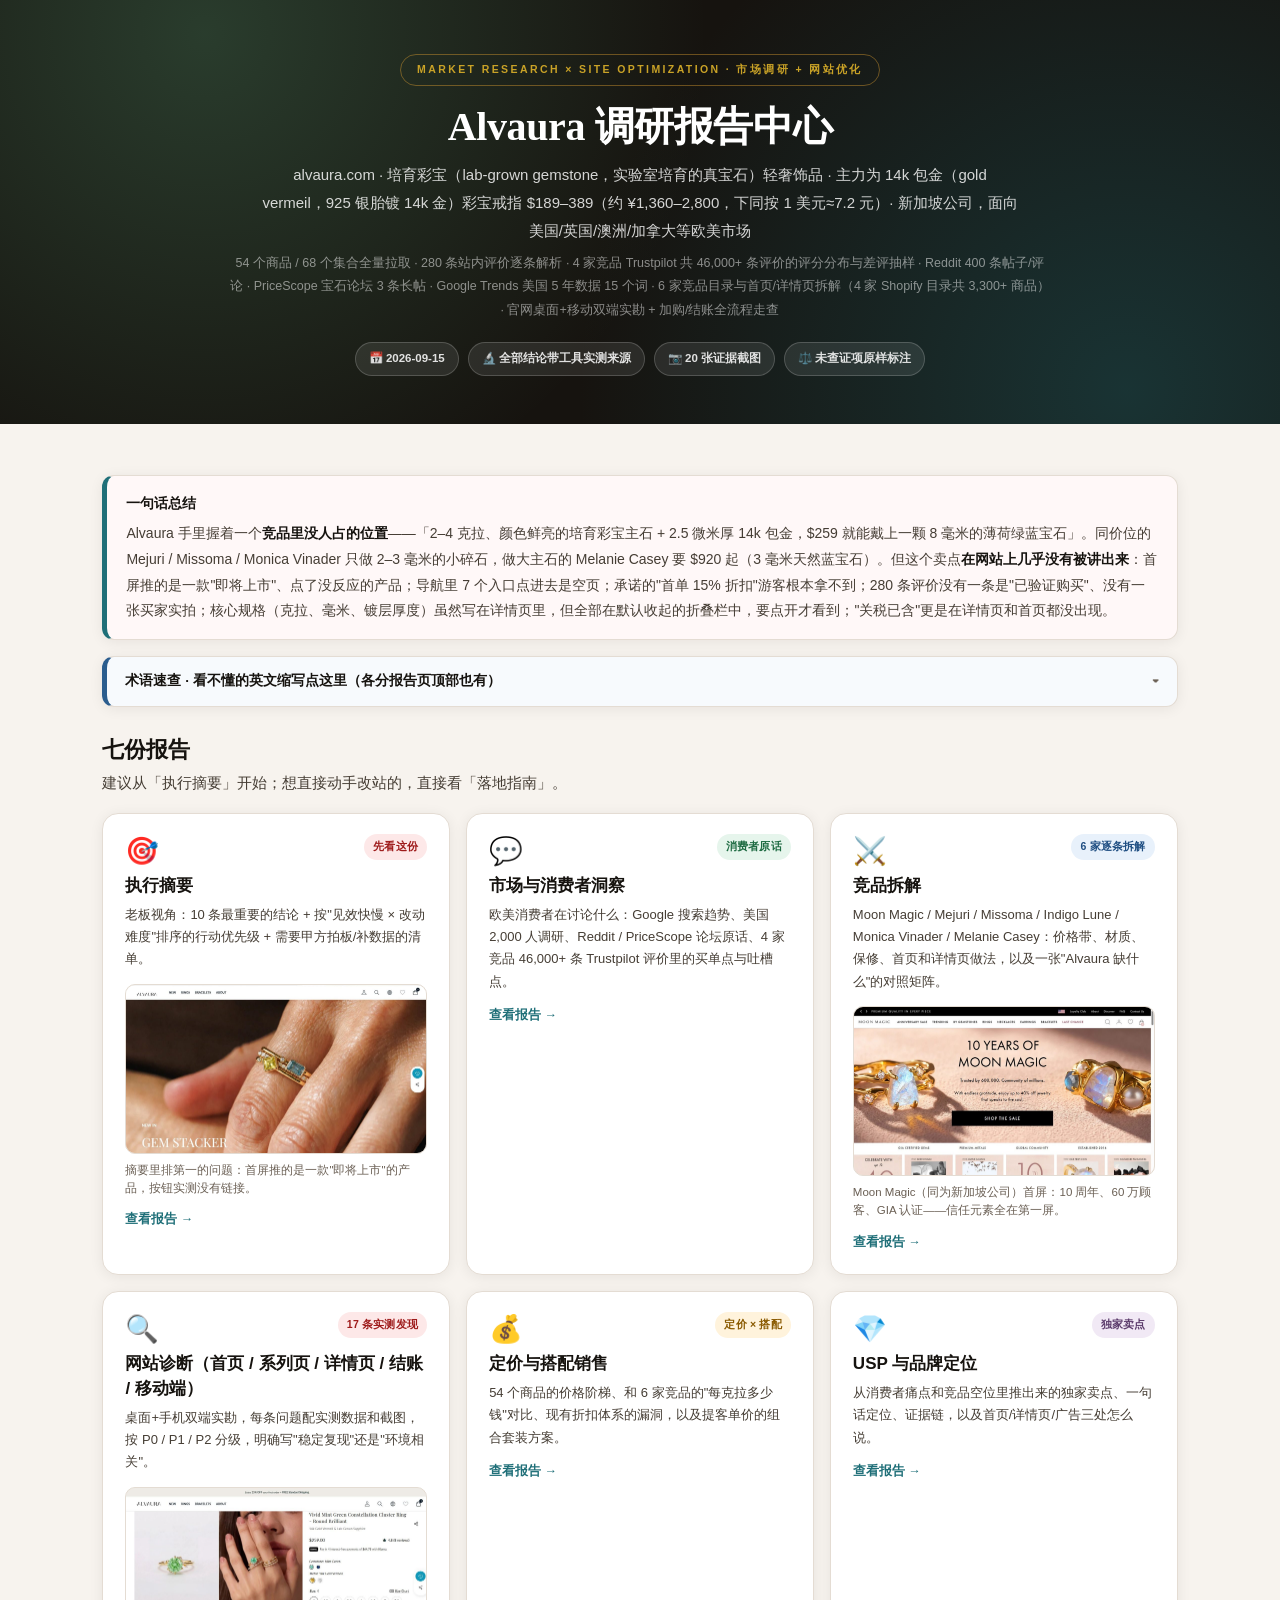
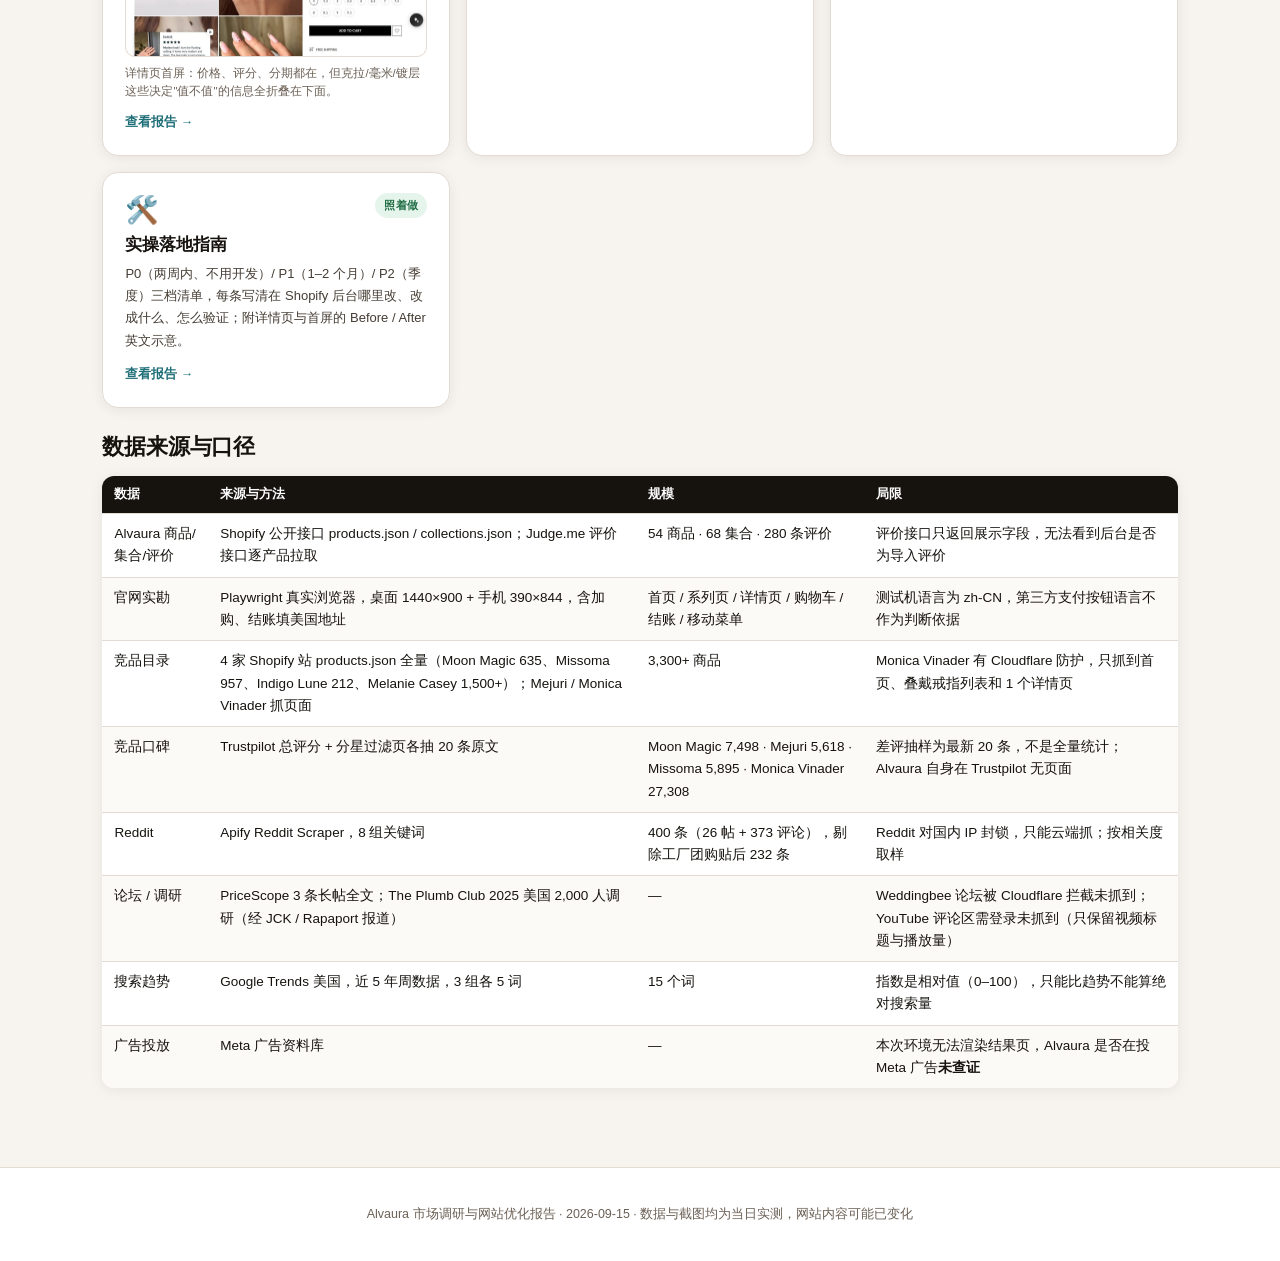
==== commit f0a92ae3: "修正：详情页折叠栏内已有 2.5 微米/防褪色/保修说明，口径改为默认折叠；关税已含仅结账页 Co-Authored-By: Claude Fable 5.1 <noreply@anthropic.c" ====
--- a/index.html
+++ b/index.html
@@ -34,7 +34,7 @@
 
   <div class="callout danger">
     <span class="ttl">一句话总结</span>
-    Alvaura 手里握着一个<b>竞品里没人占的位置</b>——「2–4 克拉、颜色鲜亮的培育彩宝主石 + 2.5 微米厚 14k 包金，$259 就能戴上一颗 8 毫米的薄荷绿蓝宝石」。同价位的 Mejuri / Missoma / Monica Vinader 只做 2–3 毫米的小碎石，做大主石的 Melanie Casey 要 $920 起（3 毫米天然蓝宝石）。但这个卖点<b>在网站上几乎没有被讲出来</b>：首屏推的是一款"即将上市"、点了没反应的产品；导航里 7 个入口点进去是空页；承诺的"首单 15% 折扣"游客根本拿不到；280 条评价没有一条是"已验证购买"、没有一张买家实拍；核心规格（克拉、毫米、镀层厚度）全部折叠在详情页看不见的地方。
+    Alvaura 手里握着一个<b>竞品里没人占的位置</b>——「2–4 克拉、颜色鲜亮的培育彩宝主石 + 2.5 微米厚 14k 包金，$259 就能戴上一颗 8 毫米的薄荷绿蓝宝石」。同价位的 Mejuri / Missoma / Monica Vinader 只做 2–3 毫米的小碎石，做大主石的 Melanie Casey 要 $920 起（3 毫米天然蓝宝石）。但这个卖点<b>在网站上几乎没有被讲出来</b>：首屏推的是一款"即将上市"、点了没反应的产品；导航里 7 个入口点进去是空页；承诺的"首单 15% 折扣"游客根本拿不到；280 条评价没有一条是"已验证购买"、没有一张买家实拍；核心规格（克拉、毫米、镀层厚度）虽然写在详情页里，但全部在默认收起的折叠栏中，要点开才看到；"关税已含"更是在详情页和首页都没出现。
   </div>
 
   <details class="termbox">
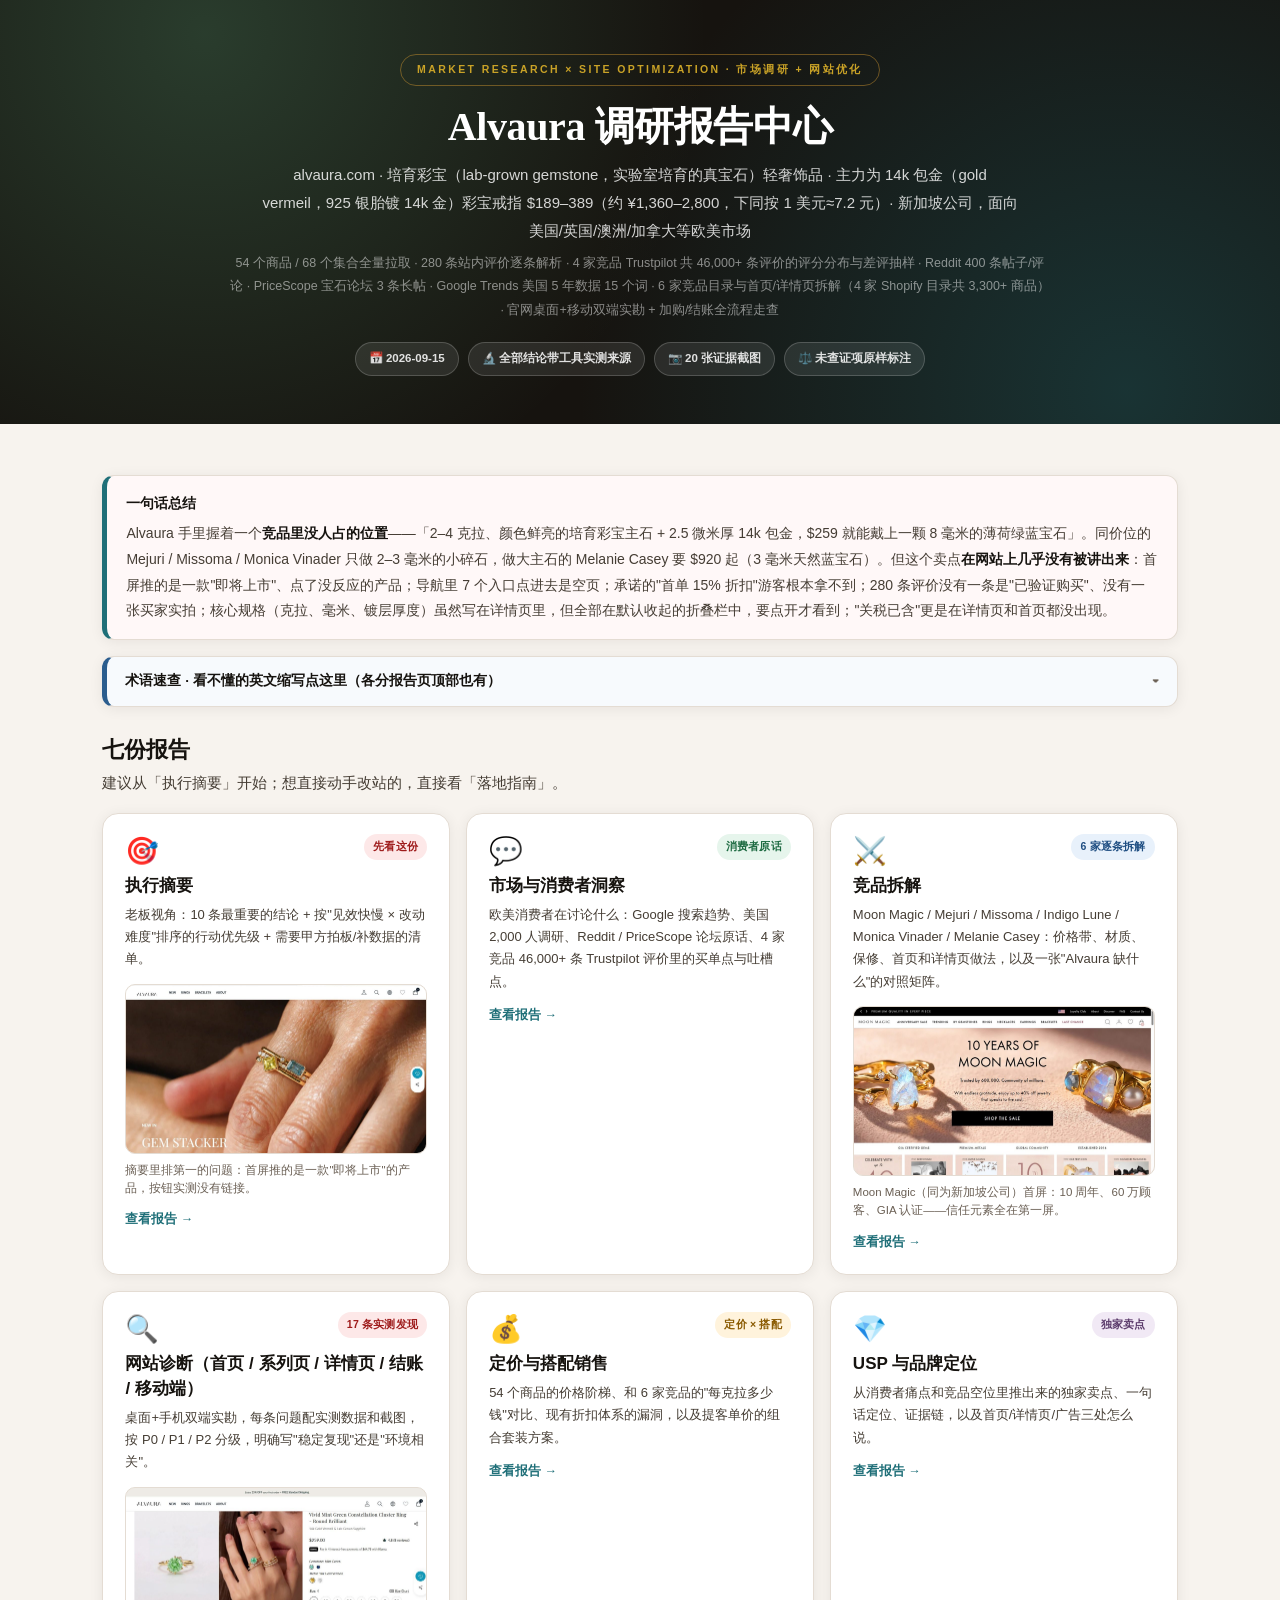
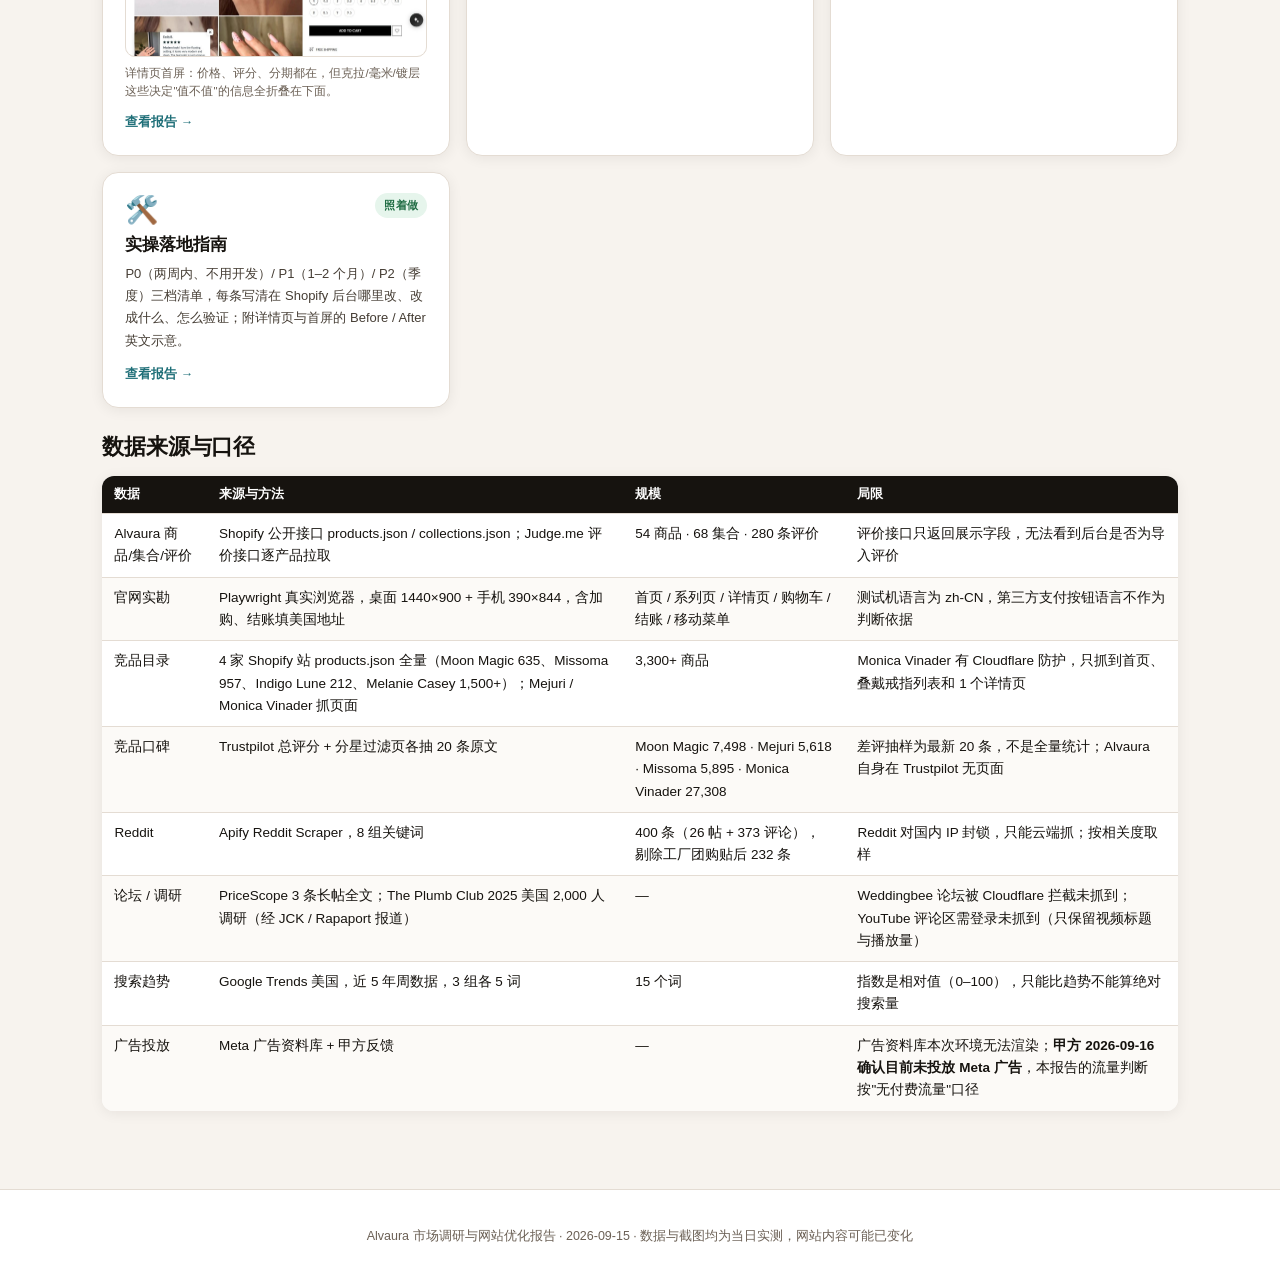
==== commit f8b5aae6: "甲方确认目前未投 Meta 广告：摘要第 5 条与数据来源表更新 Co-Authored-By: Claude Fable 5.1 <noreply@anthropic.com>" ====
--- a/index.html
+++ b/index.html
@@ -136,7 +136,7 @@
       <tr><td>Reddit</td><td>Apify Reddit Scraper，8 组关键词</td><td>400 条（26 帖 + 373 评论），剔除工厂团购贴后 232 条</td><td>Reddit 对国内 IP 封锁，只能云端抓；按相关度取样</td></tr>
       <tr><td>论坛 / 调研</td><td>PriceScope 3 条长帖全文；The Plumb Club 2025 美国 2,000 人调研（经 JCK / Rapaport 报道）</td><td>—</td><td>Weddingbee 论坛被 Cloudflare 拦截未抓到；YouTube 评论区需登录未抓到（只保留视频标题与播放量）</td></tr>
       <tr><td>搜索趋势</td><td>Google Trends 美国，近 5 年周数据，3 组各 5 词</td><td>15 个词</td><td>指数是相对值（0–100），只能比趋势不能算绝对搜索量</td></tr>
-      <tr><td>广告投放</td><td>Meta 广告资料库</td><td>—</td><td>本次环境无法渲染结果页，Alvaura 是否在投 Meta 广告<b>未查证</b></td></tr>
+      <tr><td>广告投放</td><td>Meta 广告资料库 + 甲方反馈</td><td>—</td><td>广告资料库本次环境无法渲染；<b>甲方 2026-09-16 确认目前未投放 Meta 广告</b>，本报告的流量判断按"无付费流量"口径</td></tr>
     </tbody>
   </table>
 
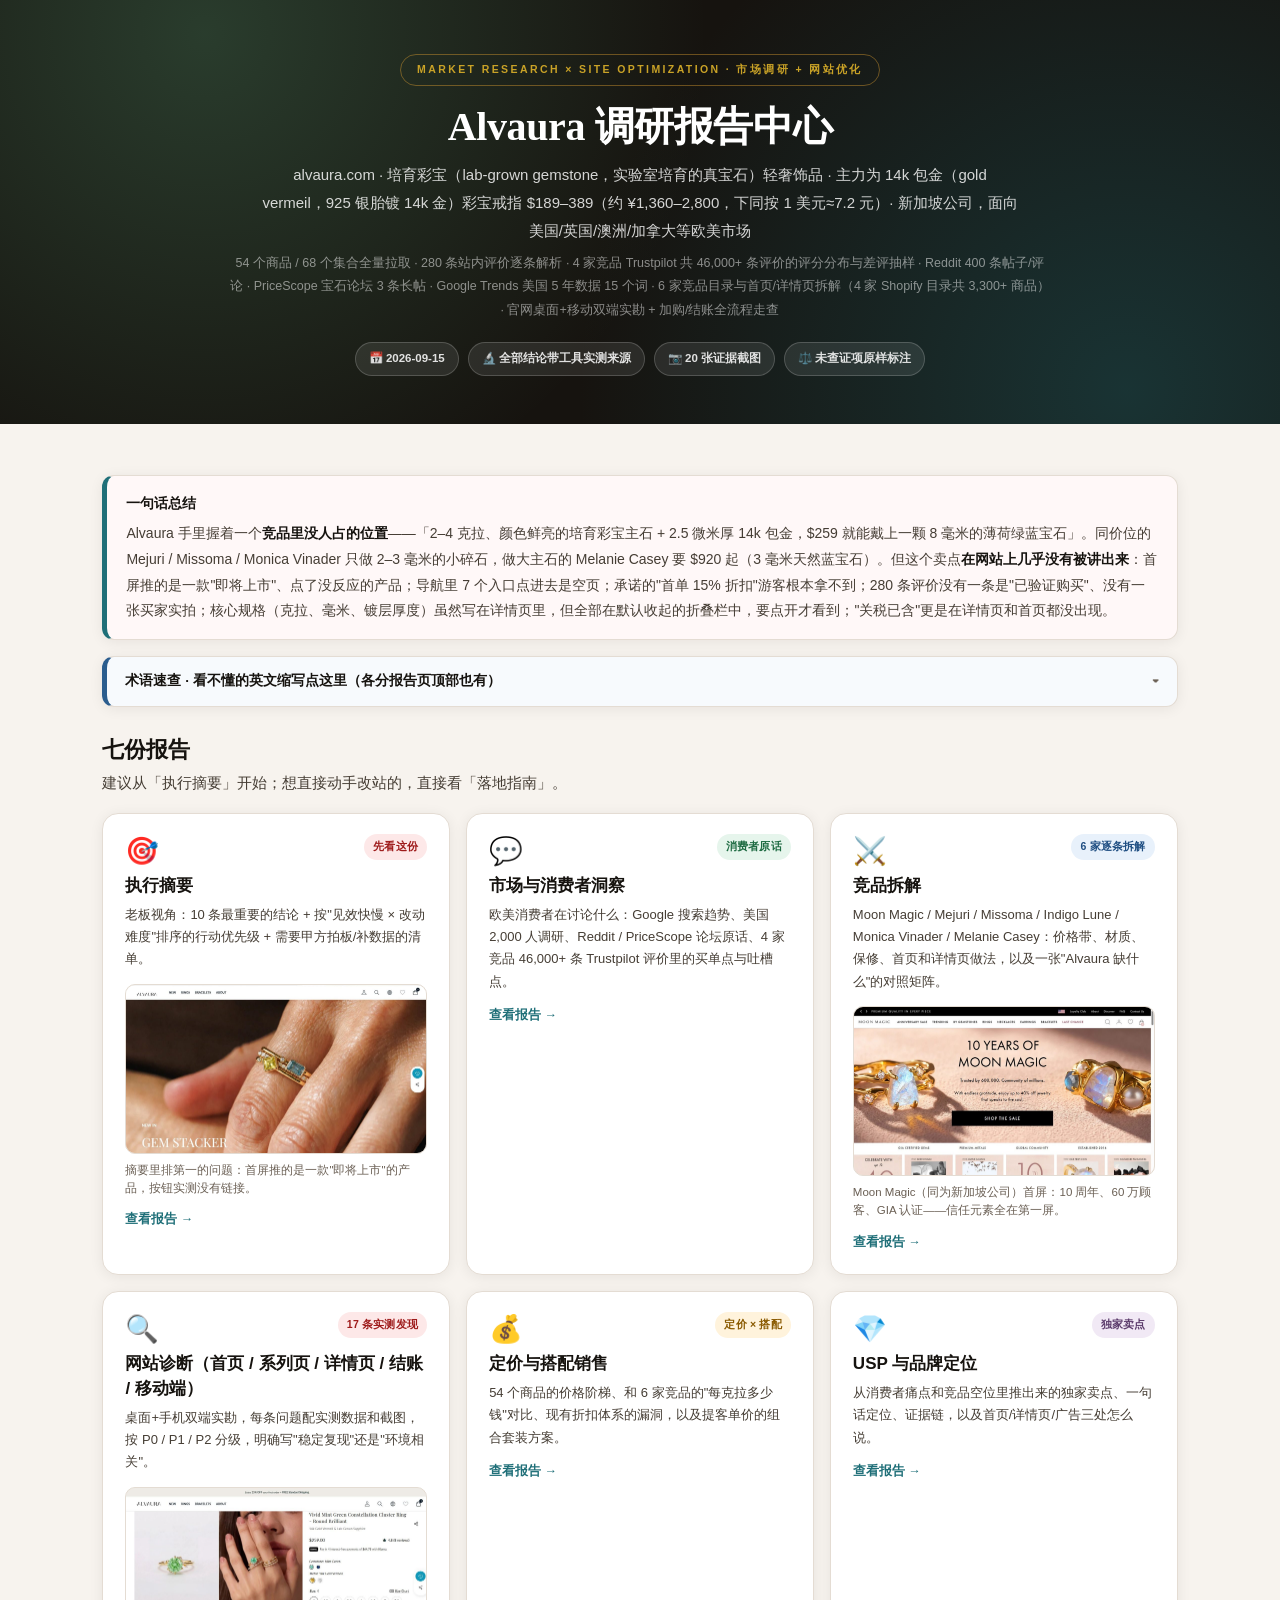
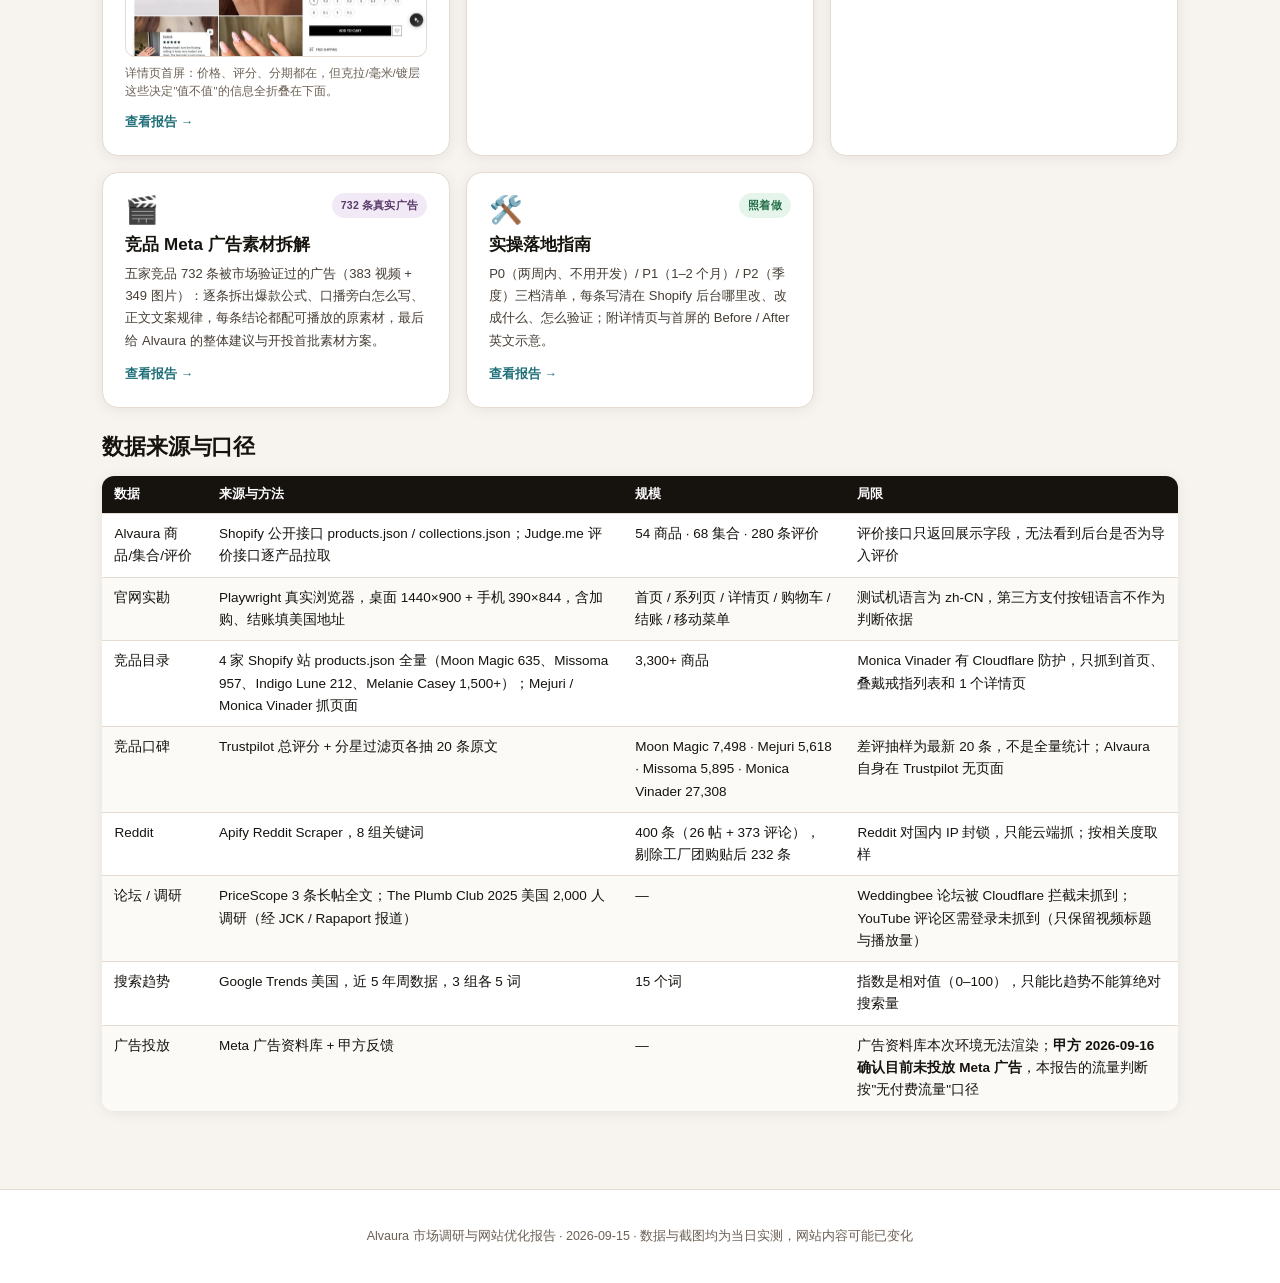
==== commit 56e6e1c3: "feat(ads): 竞品 Meta 广告素材拆解报告页 ads.html 五家竞品 732 条被市场验证过的广告（383 视频 + 349 图片）： - 338 条视频逐条拆解（画面/口播/字幕/说" ====
--- a/index.html
+++ b/index.html
@@ -115,6 +115,14 @@
       <span class="go">查看报告 →</span>
     </a>
 
+    <a class="tile" href="ads.html">
+      <span class="tag t-plum">732 条真实广告</span>
+      <div class="ico">🎬</div>
+      <h3>竞品 Meta 广告素材拆解</h3>
+      <p>五家竞品 732 条被市场验证过的广告（383 视频 + 349 图片）：逐条拆出爆款公式、口播旁白怎么写、正文文案规律，每条结论都配可播放的原素材，最后给 Alvaura 的整体建议与开投首批素材方案。</p>
+      <span class="go">查看报告 →</span>
+    </a>
+
     <a class="tile" href="action-plan.html">
       <span class="tag t-green">照着做</span>
       <div class="ico">🛠️</div>
